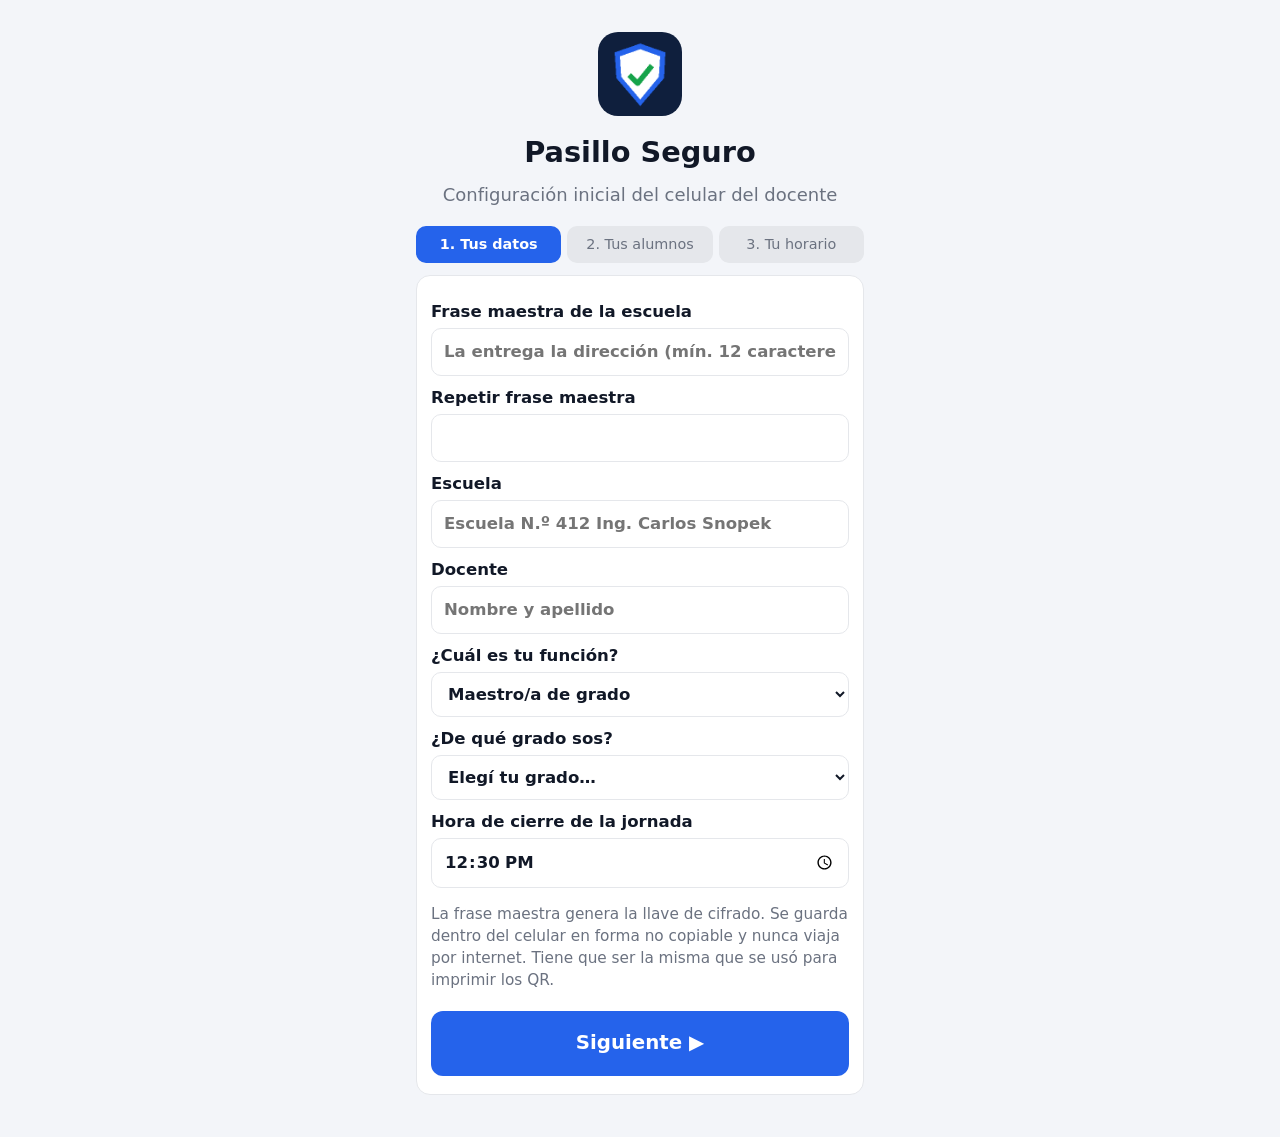
==== index.html @ ec679d81 "Configuración en 3 pasos, horario grande con semáforo y pantallas más simples Co-Authored-By: Claude" ====
<!doctype html>
<html lang="es">
<head>
<meta charset="utf-8">
<meta name="viewport" content="width=device-width, initial-scale=1, viewport-fit=cover">
<title>Pasillo Seguro</title>
<meta name="description" content="Registro de salidas del aula, protocolos y reporte diario para docentes.">
<meta name="theme-color" content="#0f1f3d">
<link rel="manifest" href="manifest.webmanifest">
<link rel="icon" href="icons/icon-192.png">
<link rel="apple-touch-icon" href="icons/icon-192.png">
<link rel="stylesheet" href="styles.css">
</head>
<body>

<!-- ============ CONFIGURACIÓN INICIAL ============ -->
<section id="pantalla-setup" class="pantalla" hidden>
  <div class="centro">
    <img src="icons/icon-192.png" alt="" class="logo">
    <h1>Pasillo Seguro</h1>
    <p class="sub">Configuración inicial del celular del docente</p>
    <ol class="pasos-setup" id="pasos-setup"><li class="on">1. Tus datos</li><li>2. Tus alumnos</li><li>3. Tu horario</li></ol>
    <form id="form-setup" class="tarjeta">
      <label>Frase maestra de la escuela
        <input type="password" id="su-frase" minlength="12" required autocomplete="off" placeholder="La entrega la dirección (mín. 12 caracteres)">
      </label>
      <label>Repetir frase maestra
        <input type="password" id="su-frase2" minlength="12" required autocomplete="off">
      </label>
      <label>Escuela
        <input id="su-escuela" required placeholder="Escuela N.º 412 Ing. Carlos Snopek">
      </label>
      <label>Docente
        <input id="su-docente" required placeholder="Nombre y apellido">
      </label>
      <label>¿Cuál es tu función?
        <select id="su-rol">
          <option value="grado">Maestro/a de grado</option>
          <option value="especial">Profesor/a especial (Música, Ed. Física, Plástica, Act. Prácticas…)</option>
          <option value="secretario">Secretario/a</option>
          <option value="vice">Vicedirector/a</option>
          <option value="director">Director/a</option>
        </select>
      </label>
      <label id="su-grado-l">¿De qué grado sos?
        <select id="su-grado"></select>
      </label>
      <label>Hora de cierre de la jornada
        <input type="time" id="su-cierre" value="12:30" required>
      </label>
      <p class="ayuda">La frase maestra genera la llave de cifrado. Se guarda dentro del celular en forma no copiable y nunca viaja por internet. Tiene que ser la misma que se usó para imprimir los QR.</p>
      <button class="btn primario grande" type="submit">Siguiente ▶</button>
    </form>
    <div id="setup-paso2" class="tarjeta" hidden></div>
    <div id="setup-paso3" class="tarjeta" hidden></div>
  </div>
</section>

<!-- ============ BLOQUEO ============ -->
<section id="pantalla-bloqueo" class="pantalla" hidden>
  <div class="centro">
    <div class="candado" aria-hidden="true">🔒</div>
    <h1>App bloqueada</h1>
    <p class="sub" id="bloq-escuela"></p>
    <button class="btn primario grande" id="btn-desbloquear">📷 Escanear QR de la escuela</button>
    <div id="bloq-horario" class="bloq-horario"></div>
    <p class="ayuda">Se habilita sólo al escanear el QR institucional al llegar a la escuela. Se bloquea sola al cierre de la jornada o al retirarte.</p>
    <button class="btn peligro grande" id="btn-emergencia-bloq">🚨 Emergencia / simulacro</button>
    <button class="btn secundario" id="btn-consulta-protocolos">📘 Consultar protocolos (sólo lectura)</button>
    <div id="bloq-pendientes"></div>
    <button class="btn texto" id="btn-ajustes-bloqueo">⚙️ Ajustes (requiere frase maestra)</button>
  </div>
</section>

<!-- ============ APP ============ -->
<section id="pantalla-app" class="pantalla" hidden>
  <header class="barra">
    <div>
      <strong id="hdr-titulo">Pasillo Seguro</strong>
      <small id="hdr-sesion"></small>
    </div>
    <div class="hdr-acc">
      <button type="button" class="hdr-btn" id="btn-ayuda" aria-label="Necesito un adulto">🙋<span>Ayuda</span></button>
      <button type="button" class="hdr-btn rojo" id="btn-emergencia" aria-label="Emergencia o simulacro">🚨<span>Emergencia</span></button>
      <button class="btn chico" id="btn-salir-consulta" hidden>✕ Volver</button>
    </div>
  </header>
  <div id="aviso-banner" class="aviso-banner" role="alert" hidden></div>

  <!-- PASILLO -->
  <main id="tab-pasillo" class="tab">
    <div class="hoy">
      <div class="hoy-fila"><span id="hoy-fecha" class="hoy-fecha"></span><span id="hoy-reloj" class="hoy-reloj"></span></div>
      <div id="hoy-clase" class="hoy-clase" hidden></div>
      <div class="chips" id="chips-turno" role="group" aria-label="Turno"></div>
      <div class="chips" id="chips-grado" role="group" aria-label="Grado"></div>
    </div>
    <div class="mic-zona">
      <button id="btn-mic" class="mic" aria-label="Dictar">🎤</button>
      <div>
        <div id="mic-estado" class="mic-estado">Tocá y decí: “Juan Pérez sale al baño” o “Juan Pérez regresó”.</div>
        <div id="mic-texto" class="mic-texto"></div>
      </div>
    </div>
    <form id="form-cmd" class="fila">
      <input id="cmd-texto" autocomplete="off" placeholder="…o escribí: Juan Pérez sale al baño">
      <button class="btn secundario chico" type="submit">Anotar</button>
    </form>
    <div class="fila">
      <button class="btn secundario" id="btn-qr-alumno">📷 QR del alumno</button>
      <button class="btn secundario" id="btn-deshacer" disabled>↩︎ Deshacer</button>
    </div>

    <h2>Fuera del aula <span id="cont-fuera" class="pill">0</span></h2>
    <div id="lista-fuera" class="lista"></div>

    <h2>Mis alumnos <span id="cont-alumnos" class="pill">0</span></h2>
    <div class="asis-barra">
      <span id="asis-resumen"></span>
      <span class="fila wrap">
        <button type="button" class="btn chico secundario" id="btn-todos-presentes">✔ Todos presentes</button>
        <button type="button" class="btn chico secundario" id="btn-alta">➕ Alumno nuevo</button>
      </span>
    </div>
    <div class="fila">
      <input id="buscar-alumno" type="search" placeholder="Buscar alumno…">
      <select id="destino-manual" aria-label="Destino al salir"></select>
    </div>
    <div id="lista-alumnos" class="lista compacta"></div>

    <details class="plegable"><summary>📋 Movimientos de hoy</summary>
    <div id="registro-dia" class="tabla-scroll"></div></details>
  </main>

  <!-- PROTOCOLOS -->
  <main id="tab-protocolos" class="tab" hidden>
    <button class="btn primario grande" id="btn-proto-contar">✍️ Contar qué pasó</button>
    <div class="buscador" id="proto-buscador" hidden>
      <textarea id="proto-consulta" rows="3" placeholder="Ej.: dos alumnos se pelearon y uno está lastimado"></textarea>
      <div class="fila">
        <button class="btn secundario" id="btn-proto-mic">🎤 Dictar</button>
        <button class="btn primario" id="btn-proto-buscar">Buscar</button>
      </div>
    </div>
    <div id="proto-resultados"></div>
    <h2>Protocolos</h2>
    <div id="proto-todos" class="grilla-proto"></div>
  </main>

  <!-- INCIDENTES / GRAFITI -->
  <main id="tab-incidentes" class="tab" hidden>
    <div id="evid-zona"></div>
    <details class="plegable boton"><summary>🧱 Registrar grafiti o escrito</summary>
    <div class="tarjeta">
      <p class="aviso">Fotografiá sólo la pared o superficie: que no aparezcan personas. Si el escrito nombra a un alumno o adulto, no uses la IA: transcribilo a mano en Observaciones.</p>
      <label class="btn secundario archivo">📸 Sacar foto o elegir de la galería
        <input type="file" id="inc-foto" accept="image/*" hidden>
      </label>
      <img id="inc-preview" class="preview" alt="" hidden>
      <label>Lugar
        <select id="inc-lugar">
          <option>Baño varones</option><option>Baño mujeres</option><option>Baño</option>
          <option>Pasillo</option><option>Aula</option><option>Patio</option><option>Otro</option>
        </select>
      </label>
      <div class="fila">
        <label>Última vez visto limpio<input type="time" id="inc-desde"></label>
        <label>Detectado<input type="time" id="inc-hasta"></label>
      </div>
      <div class="fila">
        <button class="btn secundario" id="btn-inc-cruce">🕒 Cruzar con salidas</button>
        <button class="btn primario" id="btn-inc-ia">🔎 Analizar con IA</button>
      </div>
      <div id="inc-ia-res"></div>
      <div id="inc-cruce-res"></div>
      <label>Observaciones
        <textarea id="inc-obs" rows="3" placeholder="Descripción, medidas tomadas…"></textarea>
      </label>
      <div class="fila">
        <button class="btn secundario" id="btn-inc-mic">🎤 Dictar</button>
        <button class="btn primario" id="btn-inc-guardar">💾 Guardar en el informe</button>
      </div>
    </div></details>
    <h2>Incidentes registrados hoy</h2>
    <div id="lista-incidentes" class="lista"></div>
  </main>

  <!-- INFORME -->
  <main id="tab-informe" class="tab" hidden>
    <h2>Informe del día</h2>
    <div id="inf-resumen" class="tarjeta"></div>
    <button class="btn secundario" id="btn-inf-preview">👁 Vista previa del PDF</button>
    <div class="fila wrap">
      <button class="btn secundario" id="btn-cambiar-salida">⏱ Cambiar mi salida de hoy</button>
      <button class="btn secundario" id="btn-me-retiro">🚪 Me retiro antes</button>
    </div>
    <button class="btn peligro" id="btn-inf-cerrar">⏹ Cerrar jornada y enviar informe</button>
    <p class="ayuda">Al cerrar, la app genera el PDF, lo envía a la dirección, borra los datos del día y queda bloqueada hasta el próximo QR institucional.</p>
  </main>

  <!-- AJUSTES -->
  <main id="tab-ajustes" class="tab" hidden>
    <div class="tarjeta aj-letra">
      <p class="paso-n">🔠 Tamaño de la letra</p>
      <div class="chips" id="aj-letra"><button type="button" data-letra="normal">A Normal</button><button type="button" data-letra="grande">A Grande</button><button type="button" data-letra="muy-grande">A Muy grande</button></div>
    </div>
    <h2>Mis alumnos <span id="aj-cant" class="pill">0</span></h2>
    <div class="tarjeta">
      <div id="aj-misgrados"></div>
    </div>

    <h2>🗺️ Plan de evacuación</h2>
    <div class="tarjeta" id="aj-plan"></div>

    <h2>Ajustes</h2>
    <form id="form-ajustes" class="tarjeta">
      <label>Escuela<input id="aj-escuela"></label>
      <label>Localidad<input id="aj-localidad" placeholder="Ciudad de El Carmen, Jujuy"></label>
      <label>Docente (como va en la firma)<input id="aj-docente" placeholder="Prof. Carlos Ariel Farfán"></label>
      <label>Cargo<input id="aj-cargo" placeholder="Profesor de Educación Musical"></label>
      <p class="ayuda">Semáforo de salidas: 🟢 verde al salir, 🟡 amarillo y 🔴 rojo según los minutos (no se aplica si va con un adulto).</p>
      <div class="fila">
        <label>🟡 Amarillo a los (min)<input type="number" id="aj-amarillo" min="1" max="30"></label>
        <label>🔴 Rojo a los (min)<input type="number" id="aj-alerta" min="2" max="60"></label>
      </div>
      <label class="check"><input type="checkbox" id="aj-iniciales"> En el PDF, nombres sólo con iniciales (recomendado por protocolo)</label>
      <fieldset>
        <legend>Ubicación de la escuela (cierre al retirarse)</legend>
        <p class="ayuda" id="aj-geo-estado"></p>
        <div class="fila">
          <button type="button" class="btn secundario" id="btn-aj-geo">📍 Estoy en la escuela: guardar</button>
          <button type="button" class="btn texto" id="btn-aj-geo-borrar">Quitar</button>
        </div>
        <label>Radio (metros)<input type="number" id="aj-radio" min="50" max="1000" value="150"></label>
      </fieldset>
      <fieldset>
        <legend>Servidor gratuito (Google Apps Script)</legend>
        <label>URL de la aplicación web<input id="aj-url" placeholder="https://script.google.com/macros/s/…/exec"></label>
        <label>Token<input id="aj-token" autocomplete="off"></label>
        <label>WhatsApp de la dirección (para avisos urgentes)<input id="aj-tel-dir" inputmode="tel" placeholder="Ej.: 5493884123456"></label>
        <button type="button" class="btn secundario" id="btn-aj-probar">Probar conexión</button>
      </fieldset>
      <button class="btn primario" type="submit">Guardar ajustes</button>
    </form>

    <button class="btn peligro" id="btn-aj-reset">Restablecer app (borra todo)</button>
  </main>

  <nav class="nav" id="nav">
    <button data-tab="pasillo" class="activo">🚶<span>Pasillo</span></button>
    <button data-tab="protocolos">📘<span>Protocolos</span></button>
    <button data-tab="incidentes">📸<span>Incidentes</span></button>
    <button data-tab="informe">📄<span>Informe</span></button>
    <button data-tab="ajustes">⚙️<span>Ajustes</span></button>
  </nav>
</section>

<!-- ============ MODALES ============ -->
<div id="modal" class="modal" hidden>
  <div class="modal-caja">
    <div id="modal-cuerpo"></div>
  </div>
</div>
<div id="toast" class="toast" hidden></div>

<script src="lib/html5-qrcode.min.js"></script>
<script src="lib/jspdf.umd.min.js"></script>
<script src="lib/jspdf.plugin.autotable.min.js"></script>
<script src="crypto.js"></script>
<script src="voz.js"></script>
<script src="protocolos.js"></script>
<script src="lib/qrcode.js"></script>
<script src="app.js"></script>
<script src="emergencia.js"></script>
<script src="evidencia.js"></script>
</body>
</html>
---- styles.css ----
:root{
  --azul:#0f1f3d; --azul2:#2563eb; --fondo:#f3f5f9; --carta:#fff; --texto:#111827; --suave:#6b7280;
  --borde:#e5e7eb; --rojo:#dc2626; --naranja:#ea580c; --verde:#16a34a; --amar:#fef3c7;
}
@media (prefers-color-scheme: dark){
  :root:not([data-theme="light"]){ --fondo:#0b1220; --carta:#111a2e; --texto:#e5e7eb; --suave:#9ca3af; --borde:#1f2a44; --amar:#3a2f0b; color-scheme:dark }
}
:root[data-theme="dark"]{ --fondo:#0b1220; --carta:#111a2e; --texto:#e5e7eb; --suave:#9ca3af; --borde:#1f2a44; --amar:#3a2f0b; color-scheme:dark }
*{box-sizing:border-box}
html{font-size:var(--letra,18px)}
html,body{margin:0;background:var(--fondo);color:var(--texto);font-family:system-ui,-apple-system,"Segoe UI",Roboto,sans-serif;line-height:1.45}
body{font-size:1rem}
h1{font-size:1.6rem;margin:.3em 0}
h2{font-size:1.05rem;margin:1.2em 0 .5em;display:flex;align-items:center;gap:.5em}
h3{margin:.2em 0 .6em;font-size:1.1rem}
h4{margin:1em 0 .4em;font-size:.98rem}
.pantalla{min-height:100vh}
.centro{max-width:480px;margin:0 auto;padding:32px 16px;text-align:center}
.centro .tarjeta{text-align:left}
.logo{width:84px;height:84px;border-radius:20px}
.candado{font-size:64px}
.sub{color:var(--suave);margin:.2em 0 1em}
.ayuda{color:var(--suave);font-size:.85rem}
.aviso{background:var(--amar);border-radius:8px;padding:8px 10px;font-size:.88rem}
.vacio{color:var(--suave);font-style:italic}
.tarjeta{background:var(--carta);border:1px solid var(--borde);border-radius:14px;padding:14px;margin:10px 0}
label{display:block;margin:.6em 0;font-size:.92rem;font-weight:600}
label.check{display:flex;gap:.5em;align-items:flex-start;font-weight:500}
input,select,textarea{width:100%;margin-top:4px;padding:11px 12px;border:1px solid var(--borde);border-radius:10px;font:inherit;background:var(--carta);color:var(--texto)}
input[type=checkbox]{width:auto;margin-top:3px}
fieldset{border:1px solid var(--borde);border-radius:10px;margin:12px 0;padding:8px 12px}
legend{font-weight:700;font-size:.9rem;padding:0 4px}
.fila{display:flex;gap:8px;align-items:stretch}
.fila>*{flex:1}
.fila.wrap{flex-wrap:wrap}.fila.wrap>*{flex:0 1 auto}
.btn{display:inline-flex;align-items:center;justify-content:center;gap:6px;border:0;border-radius:12px;padding:12px 14px;font:inherit;font-weight:600;cursor:pointer;text-decoration:none;margin:4px 0;width:100%}
.btn.primario{background:var(--azul2);color:#fff}
.btn.secundario{background:var(--carta);color:var(--texto);border:1px solid var(--borde)}
.btn.peligro{background:var(--rojo);color:#fff}
.btn.texto{background:none;color:var(--azul2);width:auto}
.btn.grande{padding:18px;font-size:1.1rem}
.btn.chico{padding:8px 10px;font-size:.85rem;width:auto;border-radius:9px}
.btn:disabled{opacity:.45}
.archivo{position:relative}
.barra{position:sticky;top:env(safe-area-inset-top,0px);z-index:5;background:var(--azul);color:#fff;padding:10px 16px;display:flex;justify-content:space-between;align-items:center;gap:10px}
.barra small{display:block;opacity:.8;font-size:.78rem}
.barra .btn{width:auto;background:#ffffff22;color:#fff}
.tab{padding:8px 16px 96px;max-width:720px;margin:0 auto}
.nav{position:fixed;bottom:0;left:0;right:0;display:flex;background:var(--carta);border-top:1px solid var(--borde);padding-bottom:env(safe-area-inset-bottom);z-index:6}
.nav button{flex:1;border:0;background:none;padding:8px 2px;font-size:1.25rem;color:var(--suave);display:flex;flex-direction:column;align-items:center;cursor:pointer}
.nav button span{font-size:.7rem;margin-top:2px}
.nav button.activo{color:var(--azul2)}
.pill{background:var(--azul2);color:#fff;border-radius:999px;padding:1px 9px;font-size:.8rem}
.mic-zona{display:flex;gap:14px;align-items:center;background:var(--carta);border:1px solid var(--borde);border-radius:16px;padding:14px;margin:12px 0}
.mic{flex:0 0 76px;height:76px;border-radius:50%;border:0;background:var(--azul2);color:#fff;font-size:2rem;cursor:pointer;box-shadow:0 6px 18px #2563eb55}
.mic.escuchando,.escuchando{animation:pulso 1s infinite;background:var(--rojo)!important;color:#fff!important}
@keyframes pulso{50%{box-shadow:0 0 0 14px #dc262622}}
.mic-estado{font-size:.9rem;color:var(--suave)}
.mic-texto{font-weight:600;margin-top:4px;min-height:1.2em}
.lista{display:flex;flex-direction:column;gap:8px}
.fuera{display:flex;gap:10px;align-items:center;background:var(--carta);border:1px solid var(--borde);border-left:5px solid var(--verde);border-radius:12px;padding:10px}
.fuera>div:first-child{flex:1}
.fuera.alerta{border-left-color:var(--rojo);background:color-mix(in srgb,var(--rojo) 8%,var(--carta))}
.crono{font-variant-numeric:tabular-nums;font-weight:700;font-size:.95rem;white-space:nowrap}
.crono.alerta{color:var(--rojo)}
.alumno{display:flex;justify-content:space-between;align-items:center;padding:6px 4px;border-bottom:1px solid var(--borde)}
.compacta{gap:0;max-height:360px;overflow:auto;background:var(--carta);border:1px solid var(--borde);border-radius:12px;padding:4px 10px;margin-top:6px}
.tabla-scroll{overflow-x:auto;background:var(--carta);border:1px solid var(--borde);border-radius:12px}
table{border-collapse:collapse;width:100%;font-size:.85rem}
th,td{padding:7px 8px;border-bottom:1px solid var(--borde);text-align:left;white-space:nowrap}
tr.alerta td{color:var(--rojo);font-weight:600}
.proto{display:block;width:100%;text-align:left;background:var(--carta);border:1px solid var(--borde);border-left:6px solid var(--c);border-radius:12px;padding:12px;margin:6px 0;font:inherit;color:inherit;cursor:pointer}
.proto small{display:block;color:var(--suave);margin-top:2px}
.coinc{display:block;font-size:.78rem;color:var(--c);margin-top:6px;font-weight:600}
.urgente{background:var(--rojo);color:#fff;border-radius:12px;padding:12px;font-weight:600;margin:8px 0}
.proto-detalle h3{color:var(--c)}
.paso{display:flex;gap:10px;font-weight:400;font-size:.9rem;background:var(--fondo);border-radius:10px;padding:8px 10px;margin:6px 0}
.nota{font-style:italic;color:var(--suave);font-size:.88rem}
.preview{width:100%;border-radius:12px;margin:8px 0}
.ia,.cruce{background:var(--fondo);border-radius:12px;padding:10px;margin:10px 0;font-size:.9rem}
.ia.alto{border:2px solid var(--rojo)}
.cruce ul{padding-left:18px;margin:6px 0}
.cargando{color:var(--suave)}
.inc{display:flex;gap:10px;background:var(--carta);border:1px solid var(--borde);border-radius:12px;padding:10px;font-size:.9rem}
.inc img{width:72px;height:72px;object-fit:cover;border-radius:8px}
.stats{display:grid;grid-template-columns:repeat(3,1fr);gap:10px;text-align:center}
.stats b{display:block;font-size:1.5rem}
.stats span{font-size:.75rem;color:var(--suave)}
.pend{border-top:1px solid var(--borde);padding:8px 0;font-size:.88rem}
.modal{position:fixed;inset:0;background:#0009;z-index:20;display:flex;align-items:flex-end;justify-content:center}
.modal-caja{background:var(--carta);width:100%;max-width:640px;max-height:92vh;overflow:auto;border-radius:18px 18px 0 0;padding:16px 16px calc(16px + env(safe-area-inset-bottom))}
.item-btn{display:block;width:100%;text-align:left;padding:12px;border:1px solid var(--borde);border-radius:10px;background:var(--fondo);font:inherit;color:inherit;margin:4px 0}
.lector{width:100%;min-height:260px;border-radius:12px;overflow:hidden;background:#000;margin-bottom:10px}
.toast{position:fixed;left:16px;right:16px;bottom:86px;background:#111827;color:#fff;padding:12px 14px;border-radius:12px;z-index:30;text-align:center;box-shadow:0 8px 24px #0005}
[hidden]{display:none!important}
#form-cmd input{flex:3}
/* Informe de situación */
.guia{background:color-mix(in srgb,var(--azul2) 10%,var(--carta));border-radius:10px;padding:8px 10px;font-size:.9rem}
.relato-zona{border-top:1px solid var(--borde);margin-top:14px;padding-top:6px}
.modal.completo{align-items:stretch}
.modal.completo .modal-caja{max-width:820px;max-height:none;height:100%;border-radius:0;padding-top:calc(12px + env(safe-area-inset-top,0px))}
.ed-barra{position:sticky;top:-12px;z-index:2;background:var(--carta);display:flex;gap:8px;align-items:center;padding:6px 0;border-bottom:1px solid var(--borde)}
.ed-ver{font-size:.8rem;color:var(--suave);margin-left:auto}
.ed-relato{margin:10px 0;background:var(--fondo);border-radius:10px;padding:8px 10px}
.ed-relato summary{font-weight:600;cursor:pointer}
.papel{background:#fff;color:#111;border-radius:6px;box-shadow:0 2px 14px #0003;padding:22px 18px;margin:12px 0;font-family:Georgia,"Times New Roman",serif}
.papel .ayuda{font-family:system-ui,sans-serif}
.pp-enc{display:flex;flex-direction:column;align-items:center;text-align:center;border-bottom:2px solid #0f1f3d;padding-bottom:8px;margin-bottom:10px;font-size:.9rem}
.pp-enc strong{font-size:1.05rem}
.papel input,.papel textarea{background:transparent;color:#111;border:1px dashed transparent;border-radius:6px;padding:4px 6px;font:inherit;margin:0;resize:none;overflow:hidden}
.papel input:focus,.papel textarea:focus{border-color:#2563eb;background:#f5f8ff;outline:none}
.pp-titulo{font-weight:700;font-size:1.08rem}
.pp-de{font-size:.88rem;color:#444;margin:4px 6px 10px}
.pp-h{font-weight:700;font-size:.95rem}
.pp-t{font-size:.95rem;line-height:1.5;white-space:pre-wrap}
.firma-zona{background:var(--fondo);border-radius:12px;padding:8px 12px;margin:10px 0}
.firma-pad{width:100%;max-width:100%;aspect-ratio:3/1;background:#fff;border:2px dashed #94a3b8;border-radius:10px;touch-action:none;display:block}
.ed-acciones{position:sticky;bottom:calc(-16px - env(safe-area-inset-bottom,0px));background:var(--carta);padding:8px 0 calc(8px + env(safe-area-inset-bottom,0px));border-top:1px solid var(--borde);display:flex;flex-wrap:wrap;gap:6px}
.ed-acciones .btn{flex:1 1 30%;margin:0}
.conf-flot{position:fixed;left:16px;right:16px;bottom:calc(90px + env(safe-area-inset-bottom,0px));z-index:40;background:var(--carta);border:1px solid var(--borde);border-radius:14px;padding:12px;box-shadow:0 10px 30px #0006}
.ed-acciones .btn{padding:10px 8px;font-size:.92rem}
.ed-acciones #ed-enviar{flex-basis:100%;order:-1}
/* Hoy, turno, asistencia */
.hoy{background:var(--carta);border:1px solid var(--borde);border-radius:14px;padding:10px 12px;margin:12px 0 0;display:flex;flex-direction:column;gap:8px}
.hoy-fila{display:flex;justify-content:space-between;align-items:baseline;gap:8px;flex-wrap:wrap}
.hoy-fecha{font-weight:700}
.hoy-reloj{font-variant-numeric:tabular-nums;font-size:1.35rem;font-weight:700;color:var(--azul2)}
.chips{display:flex;gap:6px;flex-wrap:wrap}
.chips:empty{display:none}
.chips button{border:1px solid var(--borde);background:var(--fondo);color:var(--texto);border-radius:999px;padding:6px 12px;font:inherit;font-size:.85rem;cursor:pointer}
.chips button.on{background:var(--azul2);border-color:var(--azul2);color:#fff;font-weight:600}
.asis-barra{display:flex;justify-content:space-between;align-items:center;gap:8px;flex-wrap:wrap;font-size:.88rem;margin-bottom:6px}
.asis-barra .btn{margin:0}
.asis-barra b.ok{color:var(--verde)} .asis-barra b.mal{color:var(--rojo)}
.alumno{gap:8px}
.al-nom{flex:1;min-width:0}
.pa{display:flex;border:1px solid var(--borde);border-radius:9px;overflow:hidden}
.pa button{border:0;background:var(--carta);color:var(--suave);font:inherit;font-weight:700;width:36px;height:34px;cursor:pointer}
.pa button+button{border-left:1px solid var(--borde)}
.pa button.on.p{background:var(--verde);color:#fff}
.pa button.on.a{background:var(--rojo);color:#fff}
.alumno.ausente .al-nom{opacity:.5;text-decoration:line-through}
.otras{margin:10px 0}.otras summary{cursor:pointer;font-weight:600;color:var(--azul2)}
.revisar{background:var(--fondo);border-radius:12px;padding:10px;margin:10px 0}
.grupo{display:flex;justify-content:space-between;align-items:center;border-top:1px solid var(--borde);padding:6px 0;font-size:.9rem}
/* Semáforo y grados */
.fuera .luz{flex:0 0 14px;height:14px;border-radius:50%;background:var(--verde);box-shadow:0 0 0 3px color-mix(in srgb,var(--verde) 25%,transparent)}
.fuera-txt{flex:1;min-width:0}
.fuera.verde{border-left-color:var(--verde)}
.fuera.amarillo{border-left-color:#eab308;background:color-mix(in srgb,#eab308 12%,var(--carta))}
.fuera.amarillo .luz{background:#eab308;box-shadow:0 0 0 3px #eab30840}
.fuera.rojo{border-left-color:var(--rojo);background:color-mix(in srgb,var(--rojo) 12%,var(--carta))}
.fuera.rojo .luz{background:var(--rojo);box-shadow:0 0 0 3px #dc262640;animation:parpadeo 1s infinite}
.fuera.acomp{border-left-color:var(--azul2)}
.fuera.acomp .luz{background:var(--azul2);box-shadow:0 0 0 3px #2563eb33}
.fuera.retiro{border-left-color:var(--suave);opacity:.8}
.fuera.retiro .luz{background:var(--suave);box-shadow:none}
@keyframes parpadeo{50%{opacity:.35}}
@media (prefers-reduced-motion:reduce){.fuera.rojo .luz,.mic.escuchando,.escuchando{animation:none}}
.sub-h{margin:12px 0 4px;font-size:.9rem;color:var(--suave)}
.tag-ret{font-size:.78rem;font-weight:700;color:var(--suave);border:1px solid var(--borde);border-radius:8px;padding:6px 8px}
.paso-n{font-weight:700;margin:12px 0 6px}
.chips.modo{flex-direction:column}
.chips.modo button{text-align:left;padding:10px 14px;border-radius:12px}
.grado-card{border-top:1px solid var(--borde);margin-top:12px}
.grilla-grados{display:grid;grid-template-columns:repeat(4,1fr);gap:6px}
.grilla-grados button{border:1px solid var(--borde);background:var(--fondo);color:var(--texto);border-radius:10px;padding:12px 0;font:inherit;font-weight:700;cursor:pointer}
.grilla-grados button:active{background:var(--azul2);color:#fff}
.grado-elegido{display:flex;align-items:center;gap:10px;flex-wrap:wrap;background:color-mix(in srgb,var(--azul2) 10%,var(--carta));border-radius:12px;padding:10px 12px}
.grado-elegido b{font-size:1.4rem;color:var(--azul2)}
.grado-elegido span{flex:1;font-size:.88rem;color:var(--suave)}
.chips button[tabindex="-1"]{cursor:default}
/* Avisos, altas */
.aviso-banner{position:sticky;top:calc(env(safe-area-inset-top,0px) + 52px);z-index:5;margin:8px 16px 0;background:#fef3c7;color:#78350f;border:2px solid #f59e0b;border-radius:12px;padding:10px 40px 10px 12px;display:flex;flex-direction:column;gap:2px;font-size:.9rem}
.aviso-banner button{position:absolute;right:8px;top:8px;border:0;background:none;font-size:1.1rem;color:inherit;cursor:pointer}
.tag-nuevo{display:inline-block;font-size:.7rem;font-weight:700;background:var(--verde);color:#fff;border-radius:6px;padding:1px 6px;vertical-align:middle}
.lista-edit{max-height:300px;overflow:auto}
#tab-informe .fila.wrap .btn{flex:1 1 45%}
/* Encabezado: ayuda y emergencia */
.hdr-acc{display:flex;gap:6px;align-items:center}
.hdr-btn{display:flex;flex-direction:column;align-items:center;border:0;border-radius:10px;background:#ffffff22;color:#fff;font:inherit;font-size:1.1rem;padding:4px 8px;cursor:pointer;line-height:1.1}
.hdr-btn span{font-size:.62rem;font-weight:600}
.hdr-btn.rojo{background:#dc2626}
.hdr-btn.activa{animation:parpadeo 1s infinite}
.barra{flex-wrap:nowrap}.barra>div:first-child{min-width:0}.barra strong{display:block;white-space:nowrap;overflow:hidden;text-overflow:ellipsis}
/* Cobertura / grados especiales */
#chips-grado .cubrir{border-style:dashed}
.cob-tag{background:#fef3c7;color:#78350f;border-radius:999px;padding:6px 12px;font-size:.85rem}
#btn-fin-cob{background:var(--rojo)!important;color:#fff!important;border-color:var(--rojo)!important}
.sub-grado{border-left:4px solid var(--azul2);padding-left:10px;margin:12px 0}
.grilla-grados button.on{background:var(--azul2);color:#fff;border-color:var(--azul2)}
.chips.modo small{color:inherit;opacity:.8}
.qr-aula{text-align:center}.qr-aula img{width:min(78vw,340px);image-rendering:pixelated;background:#fff;padding:8px;border-radius:8px}
.ayuda-grilla{display:grid;grid-template-columns:1fr 1fr;gap:8px;margin:8px 0}
.ayuda-grilla button{border:2px solid var(--rojo);background:color-mix(in srgb,var(--rojo) 8%,var(--carta));color:var(--texto);border-radius:12px;padding:14px 8px;font:inherit;font-weight:700;cursor:pointer}
/* Mapa */
.hoy-mapa{display:flex;gap:8px;flex-wrap:wrap;align-items:center}
.hoy-mapa .btn{margin:0}
.sector-chip{font-size:.82rem;border-left:4px solid var(--c);padding:4px 8px;background:var(--fondo);border-radius:6px}
.mapa-pantalla .ed-barra b{flex:1}
.m-wrap{position:relative;height:min(62vh,560px);overflow:hidden;border-radius:14px;background:linear-gradient(#bcd8f0,#e9eedf 45%);perspective:900px;perspective-origin:50% 30%;touch-action:none;border:1px solid var(--borde)}
.m-vista{position:absolute;inset:0 auto auto 0;width:100%;transform-origin:0 0;transform-style:preserve-3d;will-change:transform}
.m-plano{position:relative;width:100%;transform-origin:50% 55%;transition:transform .5s ease;transform-style:preserve-3d}
.m-plano.tres{transform:rotateX(52deg) rotateZ(-6deg)}
.m-svg{display:block;width:100%;height:auto}
.m-t{text-anchor:middle;dominant-baseline:middle;font-family:system-ui,sans-serif;paint-order:stroke;stroke:#ffffffcc;stroke-width:6px}
.m-ruta{stroke-dasharray:26 16;animation:ruta 1.2s linear infinite}
.m-ruta.mia{stroke-dasharray:34 14}
@keyframes ruta{to{stroke-dashoffset:-42}}
@media (prefers-reduced-motion:reduce){.m-ruta{animation:none}.m-plano{transition:none}}
.m-pins{position:absolute;inset:0;pointer-events:none;transform-style:preserve-3d}
.pin{position:absolute;transform:translate(-50%,-100%);transform-origin:50% 100%;transition:transform .5s ease}
.m-plano.tres .pin{transform:translate(-50%,-100%) rotateZ(6deg) rotateX(-52deg)}
.pin span{display:block;font:700 11px/1.2 system-ui,sans-serif;color:#fff;padding:4px 7px;border-radius:9px;white-space:nowrap;box-shadow:0 3px 8px #0005;position:relative}
.pin span::after{content:"";position:absolute;left:50%;bottom:-6px;margin-left:-6px;border:6px solid transparent;border-bottom:0;border-top-color:inherit}
.pin.pt span{background:var(--c);border-top-color:var(--c)}
.pin.pt.mio span{font-size:14px;padding:6px 10px;outline:3px solid #fff}
.pin.yo span{background:#c2410c;border-top-color:#c2410c}
.pin.doc span{background:#0f172a;border-top-color:#0f172a;border-radius:50%;width:26px;height:26px;padding:0;display:grid;place-items:center}
.m-ctrl{position:absolute;right:8px;top:8px;display:flex;flex-direction:column;gap:6px;z-index:2}
.m-ctrl button{width:40px;height:40px;border-radius:10px;border:1px solid var(--borde);background:var(--carta);color:var(--texto);font:700 1rem system-ui;box-shadow:0 2px 6px #0003;cursor:pointer}
.m-norte{position:absolute;left:8px;bottom:8px;font-size:.72rem;background:#fffd;color:#334155;padding:3px 8px;border-radius:8px}
.m-capas{display:flex;flex-wrap:wrap;gap:4px 14px;margin:8px 2px;font-size:.88rem}
.m-capas label{display:flex;gap:6px;align-items:center;font-weight:600;margin:0}
.m-capas input{width:auto;margin:0}
.m-leyenda{display:flex;flex-direction:column;gap:6px;font-size:.86rem}
.ley{display:flex;gap:8px;align-items:flex-start}.ley i{flex:0 0 14px;height:14px;border-radius:50%;background:var(--c);margin-top:3px}
.ley-mio{border-left:6px solid var(--c);background:color-mix(in srgb,var(--c) 12%,var(--carta));border-radius:10px;padding:8px 10px;display:flex;flex-direction:column}
.ley-doc{display:grid;gap:6px}.ley-doc div{background:var(--fondo);border-radius:8px;padding:6px 8px}
.m-vacio{padding:24px;text-align:center;background:var(--fondo);border-radius:12px}
/* Emergencia */
.emerg-tiles{display:grid;grid-template-columns:1fr 1fr;gap:10px;margin:10px 0}
.emerg-tiles button{border:0;border-radius:16px;background:#7f1d1d;color:#fff;font:inherit;font-weight:700;padding:16px 8px;display:flex;flex-direction:column;align-items:center;gap:6px;cursor:pointer;min-height:110px}
.emerg-tiles button span{font-size:2.2rem}
.simul{background:#fef3c7;color:#78350f;border-radius:10px;padding:10px}
.emerg-cab{background:#b91c1c;color:#fff;border-radius:12px;padding:12px;display:flex;justify-content:space-between;align-items:center;font-size:1.05rem}
.emerg.sim .emerg-cab{background:#b45309}
#em-reloj{font-variant-numeric:tabular-nums;font-weight:800;font-size:1.3rem}
.emerg-asig{margin:10px 0;border:3px solid #b91c1c;border-radius:12px;padding:10px;display:flex;flex-direction:column;gap:4px}
.emerg-tabs{display:flex;gap:6px;margin:8px 0}
.emerg-tabs button{flex:1;border:1px solid var(--borde);background:var(--carta);color:var(--texto);border-radius:10px;padding:10px 4px;font:inherit;font-weight:700;cursor:pointer}
.emerg-tabs button.on{background:#0f1f3d;color:#fff}
.emerg-cuerpo ol{padding-left:20px}.emerg-cuerpo li{margin:6px 0}
.tels{display:grid;grid-template-columns:repeat(auto-fill,minmax(140px,1fr));gap:8px;margin:10px 0}
.tel{display:flex;flex-direction:column;background:#dc2626;color:#fff;border-radius:12px;padding:10px;text-decoration:none}
.tel b{font-size:1.15rem}.tel span{font-size:.78rem;opacity:.9}
.em-cont{display:flex;justify-content:space-between;align-items:baseline;background:#fee2e2;color:#7f1d1d;border-radius:12px;padding:12px;font-size:1.1rem;margin-bottom:6px}
.em-cont.completo{background:#dcfce7;color:#14532d}
.em-cont b{font-size:1.6rem}
.em-al{display:flex;gap:10px;align-items:flex-start;background:var(--carta);border:1px solid var(--borde);border-radius:10px;padding:10px;font-weight:500;margin:0}
.em-al input{width:22px;height:22px;margin:0}
.em-al.ok{background:color-mix(in srgb,var(--verde) 12%,var(--carta))}
.em-al.fuera{border:2px solid var(--rojo)}
.em-al small{display:block;color:var(--rojo);font-weight:700}
.ok-msg{color:var(--verde);font-weight:700}
/* Evidencias y descifrar */
.ev-item{display:flex;gap:10px;align-items:center;text-align:left;width:100%;background:var(--carta);border:1px solid var(--borde);border-radius:12px;padding:8px;font:inherit;color:inherit;cursor:pointer}
.ev-item img,.ev-sinfoto{width:56px;height:56px;object-fit:cover;border-radius:8px;flex:0 0 56px;display:grid;place-items:center;background:var(--fondo)}
.ev-minis{display:flex;gap:6px;flex-wrap:wrap}.ev-minis img{width:72px;height:72px;object-fit:cover;border-radius:8px}
.ev-fotos{display:grid;grid-template-columns:repeat(auto-fill,minmax(130px,1fr));gap:8px;margin:8px 0}
.ev-fotos button{border:1px solid var(--borde);background:var(--carta);color:var(--texto);border-radius:10px;padding:4px;font:inherit;cursor:pointer;text-align:left}
.ev-fotos img{width:100%;aspect-ratio:1;object-fit:cover;border-radius:7px}
.ev-fotos small{display:block;font-size:.72rem;color:var(--suave);word-break:break-all}
.ev-acc .btn{flex:1 1 45%}
.ev-lectura{background:var(--fondo);border-left:5px solid var(--azul2);border-radius:10px;padding:10px;margin:8px 0;font-size:.92rem}
.ev-texto{font-family:Georgia,serif;font-size:1.1rem;background:var(--carta);border-radius:8px;padding:8px}
.ev-hist{font-size:.82rem;padding-left:18px}
.ev-visor{position:fixed;inset:0;z-index:45;background:#000;color:#fff;display:flex;flex-direction:column;padding-top:env(safe-area-inset-top,0px)}
.ev-visor-barra{display:flex;gap:8px;align-items:center;padding:8px 12px}
.ev-visor-barra b{flex:1}
.ev-visor-barra button{border:0;border-radius:8px;background:#ffffff22;color:#fff;padding:8px 12px;font:inherit;cursor:pointer}
.ev-lienzo{flex:1;overflow:hidden;display:grid;place-items:center;touch-action:none}
.ev-lienzo canvas{max-width:100%;max-height:100%;transform-origin:center}
.ev-ctrl{background:#111;padding:10px 16px calc(10px + env(safe-area-inset-bottom,0px));display:flex;flex-direction:column;gap:4px}
.ev-ctrl label{color:#fff;margin:2px 0}
.ev-ctrl input[type=range]{padding:0}
.hoy-clase{background:color-mix(in srgb,var(--azul2) 10%,var(--carta));border-radius:10px;padding:8px 10px;font-size:.92rem}
.tabla-horario th,.tabla-horario td{text-align:center;padding:6px 4px;font-size:.82rem}
.tabla-horario td:first-child{font-variant-numeric:tabular-nums;color:var(--suave);white-space:nowrap}
.tabla-horario td.recreo{background:var(--amar);font-style:italic}

.aj-letra .chips button{font-size:1rem}
.aj-letra .chips button[data-letra="normal"]{font-size:.85rem}
.aj-letra .chips button[data-letra="muy-grande"]{font-size:1.2rem}

/* Celular girado (horizontal): más ancho y letra más grande */
@media (orientation: landscape) and (max-height: 600px){
  html{font-size:calc(var(--letra,18px) * 1.25)}
  .tab{max-width:100%;padding-left:max(24px,env(safe-area-inset-left,0px));padding-right:max(24px,env(safe-area-inset-right,0px))}
  .modal-caja{max-width:100%;max-height:100vh}
  .centro{max-width:720px}
}

/* Horario de hoy en Pasillo */
.hoy-clase{background:transparent;padding:0}
.hoy-tit{margin:4px 0 6px;font-weight:600}
.hoy-tit small{font-weight:400;color:var(--suave)}
.franjas{display:flex;flex-direction:column;gap:6px}
.franja{display:flex;align-items:center;gap:12px;width:100%;text-align:left;font:inherit;cursor:pointer;color:#111;
  background:hsl(var(--gh) 80% var(--gl,90%));border:2px solid transparent;border-left:8px solid hsl(var(--gh) 70% 42%);border-radius:12px;padding:8px 12px}
.franja .fr-hora{font-size:.8rem;line-height:1.15;min-width:3.2em;opacity:.85}
.franja .fr-nom{flex:1;font-weight:700;font-size:1.1rem}
.franja .fr-nom small{display:block;font-weight:500;font-size:.78rem;opacity:.85}
.franja .fr-ahora{background:#111;color:#fff;border-radius:999px;padding:3px 9px;font-size:.72rem;font-weight:700}
.franja.ahora{border-color:hsl(var(--gh) 70% 35%);box-shadow:0 0 0 3px hsl(var(--gh) 80% 70% / .6)}
.franja.sel{border-color:#111}
.franja.pasada{opacity:.45}
.franja.recreo{cursor:default}
.otro-grado{margin-top:6px;font-size:.9rem}
.otro-grado summary{color:var(--suave);cursor:pointer}
/* Tabla de horario en Ajustes */
.tabla-horario .celda{width:100%;border:0;border-radius:8px;padding:6px 2px;font:inherit;font-weight:600;color:#111;background:hsl(var(--gh) 80% var(--gl,90%));cursor:default}
.tabla-horario td.dia-hoy .celda[data-hc-grado]{cursor:pointer;box-shadow:inset 0 0 0 2px hsl(var(--gh) 70% 40%)}
.tabla-horario th.dia-hoy{background:var(--azul2);color:#fff;border-radius:8px 8px 0 0}
.tabla-horario td.dia-hoy{background:color-mix(in srgb,var(--azul2) 14%,transparent)}
.tabla-horario .otro{opacity:.45}

/* ===== Horario grande con semáforo ===== */
.franja{position:relative;overflow:hidden;background:var(--carta);color:var(--texto);border:2px solid var(--borde);border-left:10px solid hsl(var(--gh) 70% 45%);min-height:64px}
.franja .fr-nom{font-size:1.45rem;line-height:1.15}
.franja .fr-hora{font-size:.9rem;font-weight:600}
.franja.futura{background:var(--carta)}
.franja.pasada{opacity:.4;min-height:0;padding-block:4px}
.franja.pasada .fr-nom{font-size:1rem}
.franja .fr-sigue{border:2px solid currentColor;border-radius:999px;padding:2px 10px;font-size:.75rem;font-weight:700;opacity:.7}
.franja .fr-ahora{text-align:center;line-height:1.1;background:rgba(0,0,0,.75);color:#fff;border-radius:12px;padding:6px 10px;font-size:.72rem;font-weight:700}
.franja .fr-ahora b{font-size:1.05rem}
.franja .fr-barra{position:absolute;left:0;right:0;bottom:0;height:6px;background:rgba(0,0,0,.12)}
.franja .fr-barra i{display:block;height:100%;background:rgba(0,0,0,.45)}
.franja.sem-verde,.franja.sem-amarillo,.franja.sem-rojo,.franja.late{min-height:96px;color:#fff;border-color:transparent}
.franja.sem-verde{background:#16a34a;border-left-color:#14532d}
.franja.sem-amarillo{background:#facc15;color:#111;border-left-color:#a16207}
.franja.sem-rojo{background:#ea580c;border-left-color:#7c2d12}
.franja.sem-verde .fr-nom,.franja.sem-amarillo .fr-nom,.franja.sem-rojo .fr-nom,.franja.late .fr-nom{font-size:2rem}
.franja.late{background:#dc2626;border-left-color:#7f1d1d;animation:latido 1.1s ease-in-out infinite}
@keyframes latido{0%,100%{transform:scale(1)}14%{transform:scale(1.035)}28%{transform:scale(1)}42%{transform:scale(1.03)}70%{transform:scale(1)}}
@media (prefers-reduced-motion: reduce){.franja.late{animation:none}}
.franja.recreo.futura{background:color-mix(in srgb,#dc2626 8%,var(--carta))}
.franja.sel:not(.sem-verde):not(.sem-amarillo):not(.sem-rojo){border-color:var(--azul2)}
.franja.sel.sem-verde,.franja.sel.sem-amarillo,.franja.sel.sem-rojo{box-shadow:0 0 0 3px var(--azul2)}
.bloq-horario{margin:16px 0;text-align:left}
.bloq-horario .franja{cursor:default}
/* ===== Configuración en pasos ===== */
.pasos-setup{display:flex;gap:6px;list-style:none;padding:0;margin:0 0 12px;font-size:.8rem}
.pasos-setup li{flex:1;padding:8px 4px;border-radius:10px;background:var(--borde);color:var(--suave);text-align:center}
.pasos-setup li.on{background:var(--azul2);color:#fff;font-weight:700}
.pasos-setup li.hecho{background:color-mix(in srgb,var(--verde) 25%,var(--carta));color:var(--texto)}
#setup-paso2,#setup-paso3{text-align:left;display:flex;flex-direction:column;gap:10px}
#setup-paso2[hidden],#setup-paso3[hidden]{display:none}
.btn.grande small{font-weight:400;opacity:.85}
.estado-paso{font-size:1.05rem}
/* ===== Pantallas más simples ===== */
.grilla-proto{display:grid;grid-template-columns:1fr 1fr;gap:8px}
.grilla-proto .proto{margin:0;min-height:88px;display:flex;align-items:center;font-size:1rem}
.grilla-proto .proto small{display:none}
@media (max-width:340px){.grilla-proto{grid-template-columns:1fr}}
#btn-proto-contar{margin:8px 0}
details.plegable{margin:12px 0}
details.plegable>summary{cursor:pointer;font-weight:700;font-size:1.05rem;padding:12px 4px;list-style:none}
details.plegable.boton>summary{background:var(--carta);border:1px solid var(--borde);border-radius:14px;padding:16px;text-align:center}
details.plegable>summary::-webkit-details-marker{display:none}
#setup-paso2 .archivo,#setup-paso3 .archivo{display:flex;flex-direction:column;align-items:center;justify-content:center;text-align:center;gap:2px}
#setup-paso2 .archivo br,#setup-paso3 .archivo br{display:none}
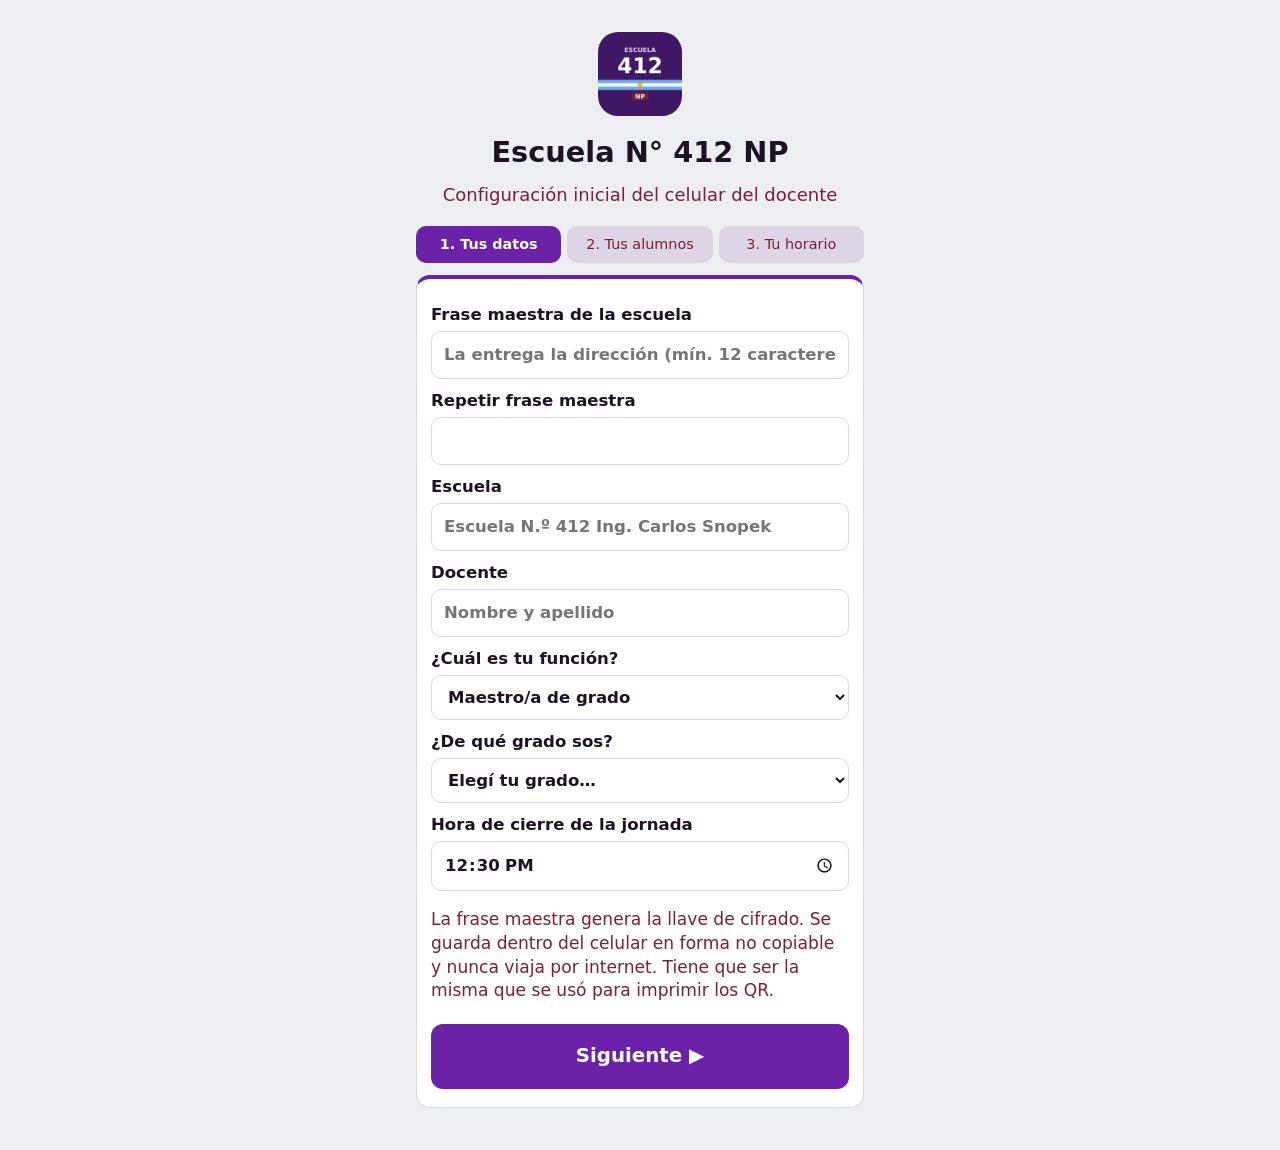
==== commit 079c20fb: "Colores de la escuela (uniforme y bandera), letra chica más grande en bordó y nuevo nombre: Escuela " ====
--- a/index.html
+++ b/index.html
@@ -3,9 +3,9 @@
 <head>
 <meta charset="utf-8">
 <meta name="viewport" content="width=device-width, initial-scale=1, viewport-fit=cover">
-<title>Pasillo Seguro</title>
+<title>Escuela N° 412 NP</title>
 <meta name="description" content="Registro de salidas del aula, protocolos y reporte diario para docentes.">
-<meta name="theme-color" content="#0f1f3d">
+<meta name="theme-color" content="#3f1764">
 <link rel="manifest" href="manifest.webmanifest">
 <link rel="icon" href="icons/icon-192.png">
 <link rel="apple-touch-icon" href="icons/icon-192.png">
@@ -17,7 +17,7 @@
 <section id="pantalla-setup" class="pantalla" hidden>
   <div class="centro">
     <img src="icons/icon-192.png" alt="" class="logo">
-    <h1>Pasillo Seguro</h1>
+    <h1>Escuela N° 412 NP</h1>
     <p class="sub">Configuración inicial del celular del docente</p>
     <ol class="pasos-setup" id="pasos-setup"><li class="on">1. Tus datos</li><li>2. Tus alumnos</li><li>3. Tu horario</li></ol>
     <form id="form-setup" class="tarjeta">
@@ -63,6 +63,7 @@
     <h1>App bloqueada</h1>
     <p class="sub" id="bloq-escuela"></p>
     <button class="btn primario grande" id="btn-desbloquear">📷 Escanear QR de la escuela</button>
+    <button type="button" class="btn secundario" id="btn-cal-bloq">📅 Calendario</button>
     <div id="bloq-horario" class="bloq-horario"></div>
     <p class="ayuda">Se habilita sólo al escanear el QR institucional al llegar a la escuela. Se bloquea sola al cierre de la jornada o al retirarte.</p>
     <button class="btn peligro grande" id="btn-emergencia-bloq">🚨 Emergencia / simulacro</button>
@@ -76,7 +77,7 @@
 <section id="pantalla-app" class="pantalla" hidden>
   <header class="barra">
     <div>
-      <strong id="hdr-titulo">Pasillo Seguro</strong>
+      <strong id="hdr-titulo">Escuela N° 412 NP</strong>
       <small id="hdr-sesion"></small>
     </div>
     <div class="hdr-acc">
@@ -87,14 +88,38 @@
   </header>
   <div id="aviso-banner" class="aviso-banner" role="alert" hidden></div>
 
-  <!-- PASILLO -->
+  <!-- INICIO (horario) y PANTALLA DEL GRADO -->
   <main id="tab-pasillo" class="tab">
+  <div id="vista-inicio">
     <div class="hoy">
-      <div class="hoy-fila"><span id="hoy-fecha" class="hoy-fecha"></span><span id="hoy-reloj" class="hoy-reloj"></span></div>
+      <div class="hoy-fila"><button type="button" id="hoy-fecha" class="hoy-fecha" aria-label="Abrir calendario"></button><span id="hoy-reloj" class="hoy-reloj"></span></div>
       <div id="hoy-clase" class="hoy-clase" hidden></div>
       <div class="chips" id="chips-turno" role="group" aria-label="Turno"></div>
       <div class="chips" id="chips-grado" role="group" aria-label="Grado"></div>
     </div>
+    <h2 id="h-fuera">Fuera del aula <span id="cont-fuera" class="pill">0</span></h2>
+    <div id="lista-fuera" class="lista"></div>
+
+  </div>
+  <div id="vista-grado" hidden>
+    <div class="vg-cab"><button type="button" class="btn chico secundario" id="vg-volver">◀ Horario</button><div class="vg-tit"><b id="vg-titulo"></b><small id="vg-sub"></small></div></div>
+    <div class="seg seg3" id="vg-seg"><button type="button" data-panel="alumnos" class="on">👦 Alumnos</button><button type="button" data-panel="evac">🚪 Evacuación</button><button type="button" data-panel="sect">🛡 Sectores</button></div>
+    <div id="vg-alumnos">
+    <h2>Asistencia <span id="alumnos-grado" class="alumnos-grado"></span> <span id="cont-alumnos" class="pill">0</span></h2>
+    <div class="asis-barra">
+      <span id="asis-resumen"></span>
+      <span class="fila wrap">
+        <button type="button" class="btn chico secundario" id="btn-todos-presentes">✔ Todos presentes</button>
+        <button type="button" class="btn chico secundario" id="btn-alta">➕ Alumno nuevo</button>
+      </span>
+    </div>
+    <div class="fila">
+      <input id="buscar-alumno" type="search" placeholder="Buscar alumno…">
+      <select id="destino-manual" aria-label="Destino al salir" hidden></select>
+    </div>
+    <div id="lista-alumnos" class="lista compacta"></div>
+
+    <h2 class="sub-dictar">🎤 Anotar por voz o escribiendo</h2>
     <div class="mic-zona">
       <button id="btn-mic" class="mic" aria-label="Dictar">🎤</button>
       <div>
@@ -111,25 +136,26 @@
       <button class="btn secundario" id="btn-deshacer" disabled>↩︎ Deshacer</button>
     </div>
 
-    <h2>Fuera del aula <span id="cont-fuera" class="pill">0</span></h2>
-    <div id="lista-fuera" class="lista"></div>
-
-    <h2>Mis alumnos <span id="cont-alumnos" class="pill">0</span></h2>
-    <div class="asis-barra">
-      <span id="asis-resumen"></span>
-      <span class="fila wrap">
-        <button type="button" class="btn chico secundario" id="btn-todos-presentes">✔ Todos presentes</button>
-        <button type="button" class="btn chico secundario" id="btn-alta">➕ Alumno nuevo</button>
-      </span>
-    </div>
-    <div class="fila">
-      <input id="buscar-alumno" type="search" placeholder="Buscar alumno…">
-      <select id="destino-manual" aria-label="Destino al salir"></select>
-    </div>
-    <div id="lista-alumnos" class="lista compacta"></div>
-
     <details class="plegable"><summary>📋 Movimientos de hoy</summary>
     <div id="registro-dia" class="tabla-scroll"></div></details>
+    </div>
+    <div id="vg-evac" class="vg-mapa" hidden></div>
+    <div id="vg-sect" class="vg-mapa" hidden></div>
+  </div>
+  </main>
+
+  <!-- AJUSTES Y MÁS -->
+  <main id="tab-mas" class="tab" hidden>
+    <h2>⚙️ Ajustes y más</h2>
+    <div class="grilla-mas">
+      <button type="button" data-ir="incidentes">📸<b>Incidentes</b><small>Grafitis y evidencias</small></button>
+      <button type="button" data-ir="informe">📄<b>Informe del día</b><small>Ver y cerrar la jornada</small></button>
+      <button type="button" data-ir="cubro">🔁<b>Hoy cubro un grado</b><small>Cuando falta un docente</small></button>
+      <button type="button" data-ir="calendario">📅<b>Calendario</b><small>Feriados y notas</small></button>
+      <button type="button" data-ir="mapa">🗺️<b>Mapa de la escuela</b><small>Evacuación completa</small></button>
+      <button type="button" data-ir="sectores">🛡<b>Cuidado de sectores</b><small>Todos los sectores</small></button>
+      <button type="button" data-ir="config" class="ancho">🔧<b>Configuración</b><small>Alumnos, horario, letra, plano (pide la frase)</small></button>
+    </div>
   </main>
 
   <!-- PROTOCOLOS -->
@@ -149,6 +175,7 @@
 
   <!-- INCIDENTES / GRAFITI -->
   <main id="tab-incidentes" class="tab" hidden>
+    <button type="button" class="btn chico secundario volver-mas" data-volver-mas>◀ Ajustes</button>
     <div id="evid-zona"></div>
     <details class="plegable boton"><summary>🧱 Registrar grafiti o escrito</summary>
     <div class="tarjeta">
@@ -187,6 +214,7 @@
 
   <!-- INFORME -->
   <main id="tab-informe" class="tab" hidden>
+    <button type="button" class="btn chico secundario volver-mas" data-volver-mas>◀ Ajustes</button>
     <h2>Informe del día</h2>
     <div id="inf-resumen" class="tarjeta"></div>
     <button class="btn secundario" id="btn-inf-preview">👁 Vista previa del PDF</button>
@@ -200,6 +228,7 @@
 
   <!-- AJUSTES -->
   <main id="tab-ajustes" class="tab" hidden>
+    <button type="button" class="btn chico secundario volver-mas" data-volver-mas>◀ Ajustes</button>
     <div class="tarjeta aj-letra">
       <p class="paso-n">🔠 Tamaño de la letra</p>
       <div class="chips" id="aj-letra"><button type="button" data-letra="normal">A Normal</button><button type="button" data-letra="grande">A Grande</button><button type="button" data-letra="muy-grande">A Muy grande</button></div>
@@ -247,11 +276,9 @@
   </main>
 
   <nav class="nav" id="nav">
-    <button data-tab="pasillo" class="activo">🚶<span>Pasillo</span></button>
+    <button data-tab="pasillo" class="activo">🏠<span>Inicio</span></button>
     <button data-tab="protocolos">📘<span>Protocolos</span></button>
-    <button data-tab="incidentes">📸<span>Incidentes</span></button>
-    <button data-tab="informe">📄<span>Informe</span></button>
-    <button data-tab="ajustes">⚙️<span>Ajustes</span></button>
+    <button data-tab="mas">⚙️<span>Ajustes</span></button>
   </nav>
 </section>
 
--- a/styles.css
+++ b/styles.css
@@ -1,11 +1,12 @@
 :root{
-  --azul:#0f1f3d; --azul2:#2563eb; --fondo:#f3f5f9; --carta:#fff; --texto:#111827; --suave:#6b7280;
-  --borde:#e5e7eb; --rojo:#dc2626; --naranja:#ea580c; --verde:#16a34a; --amar:#fef3c7;
+  /* Colores de la escuela: uniforme (morado, gris, blanco, bordó) y bandera (celeste, blanco, sol) */
+  --azul:#3f1764; --azul2:#6b21a8; --fondo:#eceef2; --carta:#fff; --texto:#1c1222; --suave:#7a1f35;
+  --borde:#ddd5e4; --bordo:#7a1f35; --celeste:#6cace4; --sol:#f6b40e; --gris:#6b7280; --rojo:#dc2626; --naranja:#ea580c; --verde:#16a34a; --amar:#fef3c7;
 }
 @media (prefers-color-scheme: dark){
-  :root:not([data-theme="light"]){ --fondo:#0b1220; --carta:#111a2e; --texto:#e5e7eb; --suave:#9ca3af; --borde:#1f2a44; --amar:#3a2f0b; color-scheme:dark }
+  :root:not([data-theme="light"]){ --azul:#2a0f45; --azul2:#9b5de5; --fondo:#16121c; --carta:#221b2b; --texto:#efe9f3; --suave:#f0a3b4; --bordo:#f0a3b4; --borde:#3a3045; --amar:#3a2f0b; color-scheme:dark }
 }
-:root[data-theme="dark"]{ --fondo:#0b1220; --carta:#111a2e; --texto:#e5e7eb; --suave:#9ca3af; --borde:#1f2a44; --amar:#3a2f0b; color-scheme:dark }
+:root[data-theme="dark"]{ --azul:#2a0f45; --azul2:#9b5de5; --fondo:#16121c; --carta:#221b2b; --texto:#efe9f3; --suave:#f0a3b4; --bordo:#f0a3b4; --borde:#3a3045; --amar:#3a2f0b; color-scheme:dark }
 *{box-sizing:border-box}
 html{font-size:var(--letra,18px)}
 html,body{margin:0;background:var(--fondo);color:var(--texto);font-family:system-ui,-apple-system,"Segoe UI",Roboto,sans-serif;line-height:1.45}
@@ -105,10 +106,10 @@
 .ed-relato summary{font-weight:600;cursor:pointer}
 .papel{background:#fff;color:#111;border-radius:6px;box-shadow:0 2px 14px #0003;padding:22px 18px;margin:12px 0;font-family:Georgia,"Times New Roman",serif}
 .papel .ayuda{font-family:system-ui,sans-serif}
-.pp-enc{display:flex;flex-direction:column;align-items:center;text-align:center;border-bottom:2px solid #0f1f3d;padding-bottom:8px;margin-bottom:10px;font-size:.9rem}
+.pp-enc{display:flex;flex-direction:column;align-items:center;text-align:center;border-bottom:2px solid var(--azul);padding-bottom:8px;margin-bottom:10px;font-size:.9rem}
 .pp-enc strong{font-size:1.05rem}
 .papel input,.papel textarea{background:transparent;color:#111;border:1px dashed transparent;border-radius:6px;padding:4px 6px;font:inherit;margin:0;resize:none;overflow:hidden}
-.papel input:focus,.papel textarea:focus{border-color:#2563eb;background:#f5f8ff;outline:none}
+.papel input:focus,.papel textarea:focus{border-color:var(--azul2);background:#f5f8ff;outline:none}
 .pp-titulo{font-weight:700;font-size:1.08rem}
 .pp-de{font-size:.88rem;color:#444;margin:4px 6px 10px}
 .pp-h{font-weight:700;font-size:.95rem}
@@ -152,7 +153,7 @@
 .fuera.rojo{border-left-color:var(--rojo);background:color-mix(in srgb,var(--rojo) 12%,var(--carta))}
 .fuera.rojo .luz{background:var(--rojo);box-shadow:0 0 0 3px #dc262640;animation:parpadeo 1s infinite}
 .fuera.acomp{border-left-color:var(--azul2)}
-.fuera.acomp .luz{background:var(--azul2);box-shadow:0 0 0 3px #2563eb33}
+.fuera.acomp .luz{background:var(--azul2);box-shadow:0 0 0 3px color-mix(in srgb,var(--azul2) 20%,transparent)}
 .fuera.retiro{border-left-color:var(--suave);opacity:.8}
 .fuera.retiro .luz{background:var(--suave);box-shadow:none}
 @keyframes parpadeo{50%{opacity:.35}}
@@ -239,7 +240,7 @@
 .emerg-asig{margin:10px 0;border:3px solid #b91c1c;border-radius:12px;padding:10px;display:flex;flex-direction:column;gap:4px}
 .emerg-tabs{display:flex;gap:6px;margin:8px 0}
 .emerg-tabs button{flex:1;border:1px solid var(--borde);background:var(--carta);color:var(--texto);border-radius:10px;padding:10px 4px;font:inherit;font-weight:700;cursor:pointer}
-.emerg-tabs button.on{background:#0f1f3d;color:#fff}
+.emerg-tabs button.on{background:var(--azul);color:#fff}
 .emerg-cuerpo ol{padding-left:20px}.emerg-cuerpo li{margin:6px 0}
 .tels{display:grid;grid-template-columns:repeat(auto-fill,minmax(140px,1fr));gap:8px;margin:10px 0}
 .tel{display:flex;flex-direction:column;background:#dc2626;color:#fff;border-radius:12px;padding:10px;text-decoration:none}
@@ -361,3 +362,114 @@
 details.plegable>summary::-webkit-details-marker{display:none}
 #setup-paso2 .archivo,#setup-paso3 .archivo{display:flex;flex-direction:column;align-items:center;justify-content:center;text-align:center;gap:2px}
 #setup-paso2 .archivo br,#setup-paso3 .archivo br{display:none}
+
+/* Lista debajo del horario */
+.alumnos-grado{color:var(--azul2)}
+.alumno .al-dest{display:block;font-size:.8rem;color:var(--suave)}
+.alumno.al-fuera{border-left:6px solid var(--verde);padding-left:8px;border-radius:8px;background:color-mix(in srgb,var(--verde) 10%,var(--carta))}
+.alumno.al-fuera.amarillo{border-left-color:#eab308;background:color-mix(in srgb,#eab308 16%,var(--carta))}
+.alumno.al-fuera.rojo{border-left-color:var(--rojo);background:color-mix(in srgb,var(--rojo) 14%,var(--carta))}
+.alumno.al-fuera.acomp{border-left-color:var(--azul2);background:color-mix(in srgb,var(--azul2) 8%,var(--carta))}
+.alumno .crono{display:inline;font-size:.85rem;font-weight:700;color:var(--texto)}
+.grilla-dest{display:grid;grid-template-columns:1fr 1fr;gap:6px;margin-bottom:6px}
+.grilla-dest .btn{min-height:52px;font-size:.95rem}
+.sub-dictar{font-size:1rem;margin-top:18px}
+
+/* Salida en grupo */
+.seg{display:grid;grid-template-columns:1fr 1fr;gap:6px;margin:6px 0 10px}
+.seg button{font:inherit;font-weight:700;padding:14px 8px;border-radius:12px;border:2px solid var(--borde);background:var(--carta);color:var(--texto);cursor:pointer}
+.seg button.on{border-color:var(--azul2);background:var(--azul2);color:#fff}
+.grilla-comp{display:grid;grid-template-columns:1fr 1fr;gap:6px;max-height:40vh;overflow:auto}
+.grilla-comp button{font:inherit;font-size:.9rem;padding:10px 6px;border-radius:10px;border:1px solid var(--borde);background:var(--fondo);color:var(--texto);cursor:pointer;text-align:left}
+.grilla-comp button.on{background:color-mix(in srgb,var(--verde) 22%,var(--carta));border-color:var(--verde);font-weight:700}
+.grilla-comp button.on::before{content:'✔ '}
+.sd-cuenta{font-weight:700;color:var(--verde);margin:8px 0 0;min-height:1em}
+
+/* Cuidado de sectores */
+.sec-lista{display:grid;grid-template-columns:1fr 1fr;gap:6px;margin-bottom:8px}
+.sec-btn{display:flex;align-items:center;gap:8px;text-align:left;font:inherit;font-size:.88rem;font-weight:600;padding:10px;border-radius:10px;border:2px solid var(--borde);background:var(--carta);color:var(--texto);cursor:pointer}
+.sec-btn i{flex:0 0 16px;height:16px;border-radius:4px;background:var(--c)}
+.sec-btn.on{border-color:var(--c);background:color-mix(in srgb,var(--c) 18%,var(--carta))}
+.pin.sec span{background:var(--c);border-top-color:var(--c);font-size:13px}
+button.sector-chip{font:inherit;font-size:.82rem;color:var(--texto);border:0;border-left:4px solid var(--c);cursor:pointer;text-align:left}
+
+.m-sector.elegido rect:nth-of-type(2){animation:sec-brillo 1.2s ease-in-out infinite}
+@keyframes sec-brillo{0%,100%{stroke-opacity:1;fill-opacity:.85}50%{stroke-opacity:.35;fill-opacity:.55}}
+@media (prefers-reduced-motion: reduce){.m-sector.elegido rect{animation:none}}
+
+/* Calendario */
+button.hoy-fecha{font:inherit;font-weight:700;background:none;border:0;padding:0;color:var(--texto);cursor:pointer;text-align:left}
+button.hoy-fecha::after{content:' 📅';font-size:.9em}
+.cal-nav{display:flex;align-items:center;justify-content:space-between;gap:8px;margin-bottom:8px}
+.cal-nav b{font-size:1.15rem}
+.cal-grilla{display:grid;grid-template-columns:repeat(7,1fr);gap:4px;text-align:center}
+.cal-cab{font-size:.75rem;font-weight:700;color:var(--suave);padding:2px 0}
+.cal-dia{font:inherit;font-weight:600;aspect-ratio:1;border-radius:10px;border:1px solid var(--borde);background:var(--carta);color:var(--texto);cursor:pointer;position:relative;padding:0}
+.cal-dia.finde{background:var(--fondo);color:var(--suave)}
+.cal-dia.feriado{background:color-mix(in srgb,var(--rojo) 18%,var(--carta));color:var(--rojo);border-color:var(--rojo)}
+.cal-dia.nolab{background:color-mix(in srgb,#eab308 20%,var(--carta));border-color:#ca8a04}
+.cal-dia.hoy{background:var(--azul2);color:#fff;border-color:var(--azul2);font-weight:800}
+.cal-dia.sel{outline:3px solid var(--texto);outline-offset:1px}
+.cal-dia.nota::after{content:'';position:absolute;bottom:4px;left:50%;margin-left:-3px;width:6px;height:6px;border-radius:50%;background:var(--verde)}
+.cal-ref{font-size:.75rem;color:var(--suave);display:flex;flex-wrap:wrap;gap:4px 10px;align-items:center;margin:8px 0}
+.cal-ref i{display:inline-block;width:12px;height:12px;border-radius:3px;margin-right:3px;vertical-align:-1px}
+.cal-ref .r-hoy{background:var(--azul2)}.cal-ref .r-fer{background:var(--rojo)}.cal-ref .r-nl{background:#eab308}.cal-ref .r-nota{background:var(--verde);border-radius:50%}
+.cal-detalle{border-top:1px solid var(--borde);padding-top:8px;margin-top:4px}
+.cal-detalle h4{margin:0 0 6px}
+.cal-fer{background:color-mix(in srgb,var(--rojo) 12%,var(--carta));color:var(--texto);border-left:5px solid var(--rojo);border-radius:8px;padding:8px 10px;font-weight:700;margin:6px 0}
+.cal-nota{background:color-mix(in srgb,var(--verde) 12%,var(--carta));border-left:5px solid var(--verde);border-radius:8px;padding:6px 10px;margin:6px 0;display:flex;align-items:center;justify-content:space-between;gap:6px}
+.cal-clases{display:flex;flex-wrap:wrap;gap:6px}
+.cal-clases span{background:hsl(var(--gh) 80% var(--gl,90%));color:#111;border-radius:8px;padding:4px 8px;font-size:.88rem;font-weight:600}
+#btn-cal-bloq{margin-top:10px}
+
+/* Recreo: cuidá tu sector */
+.fr-sector{display:block;margin-top:6px;background:#fff;color:#b91c1c;border-radius:10px;padding:6px 10px;font-size:.85rem;font-weight:700;line-height:1.25;text-align:left}
+.fr-sector b{font-size:1.15rem;font-weight:900}
+.sector-chip.rec{background:#dc2626!important;color:#fff!important;font-weight:700;animation:latido 1.1s ease-in-out infinite}
+.alerta-rec{animation:rec-parpadeo 1s ease-in-out infinite}
+@keyframes rec-parpadeo{0%,100%{opacity:1}50%{opacity:.55}}
+.pin.sec.rec span{font-size:15px;animation:latido 1.1s ease-in-out infinite}
+@media (prefers-reduced-motion: reduce){.alerta-rec,.sector-chip.rec,.pin.sec.rec span{animation:none}}
+.ley-mio.rec{background:#dc2626;color:#fff}
+.ley-mio.rec b{font-size:1.1rem}
+
+/* Pantalla del grado y Ajustes y más */
+.vg-cab{display:flex;align-items:center;gap:10px;margin:8px 0}
+.vg-tit{display:flex;flex-direction:column}
+.vg-tit b{font-size:1.6rem;line-height:1.1}
+.vg-tit small{color:var(--suave)}
+.seg.seg3{grid-template-columns:1fr 1fr 1fr}
+.seg.seg3 button{padding:12px 4px;font-size:.95rem}
+.vg-mapa .m-wrap{height:62vh}
+.abrir-grado{margin-top:10px;width:100%}
+.grilla-mas{display:grid;grid-template-columns:1fr 1fr;gap:10px}
+.grilla-mas button{display:flex;flex-direction:column;align-items:center;justify-content:center;gap:4px;min-height:120px;padding:12px 8px;font:inherit;font-size:1.8rem;background:var(--carta);border:1px solid var(--borde);border-radius:16px;color:var(--texto);cursor:pointer;text-align:center}
+.grilla-mas b{font-size:1rem}
+.grilla-mas small{font-size:.75rem;color:var(--suave);font-weight:400}
+.grilla-mas .ancho{grid-column:1 / -1;min-height:90px}
+.volver-mas{margin:8px 0}
+
+/* ===== Formato de la escuela ===== */
+.barra{border-bottom:0}
+.barra::after{content:'';position:absolute;left:0;right:0;bottom:-6px;height:6px;background:linear-gradient(90deg,var(--celeste) 0 33.3%,#fff 33.3% 66.6%,var(--celeste) 66.6%)}
+.barra::before{content:'';position:absolute;left:50%;bottom:-9px;margin-left:-6px;width:12px;height:12px;border-radius:50%;background:var(--sol);z-index:1;box-shadow:0 0 0 2px #fff}
+.nav{border-top:3px solid var(--bordo)}
+.nav button.activo{color:var(--azul2);font-weight:700}
+h2{color:var(--azul2)}
+.tarjeta{border-top:4px solid var(--azul2)}
+.btn.secundario{border:1px solid color-mix(in srgb,var(--azul2) 35%,var(--borde))}
+.marca-escuela{display:inline-block;background:var(--bordo);color:#fff;border-radius:999px;padding:2px 10px;font-size:.8rem;font-weight:700;letter-spacing:.02em}
+/* Letra chica: más grande y en bordó */
+.ayuda{font-size:.95rem;color:var(--bordo);line-height:1.4}
+.sub{color:var(--bordo);font-size:1rem}
+small{font-size:.92em}
+.vacio{color:var(--bordo)}
+.hoy-tit small,.vg-tit small,.alumno .al-dest,.al-nom small{color:var(--bordo);font-size:.9rem}
+.franja .fr-nom small{font-size:.9rem}
+.franja.futura .fr-nom small,.franja.pasada .fr-nom small{color:var(--bordo)}
+.grilla-mas small{font-size:.85rem;color:var(--bordo)}
+.cal-ref{font-size:.85rem;color:var(--bordo)}
+.nav button{color:var(--gris)}
+.nav button span{font-size:.8rem}
+.estado-paso,.sd-cuenta{color:var(--bordo)}
+.paso-n small{color:var(--bordo)}
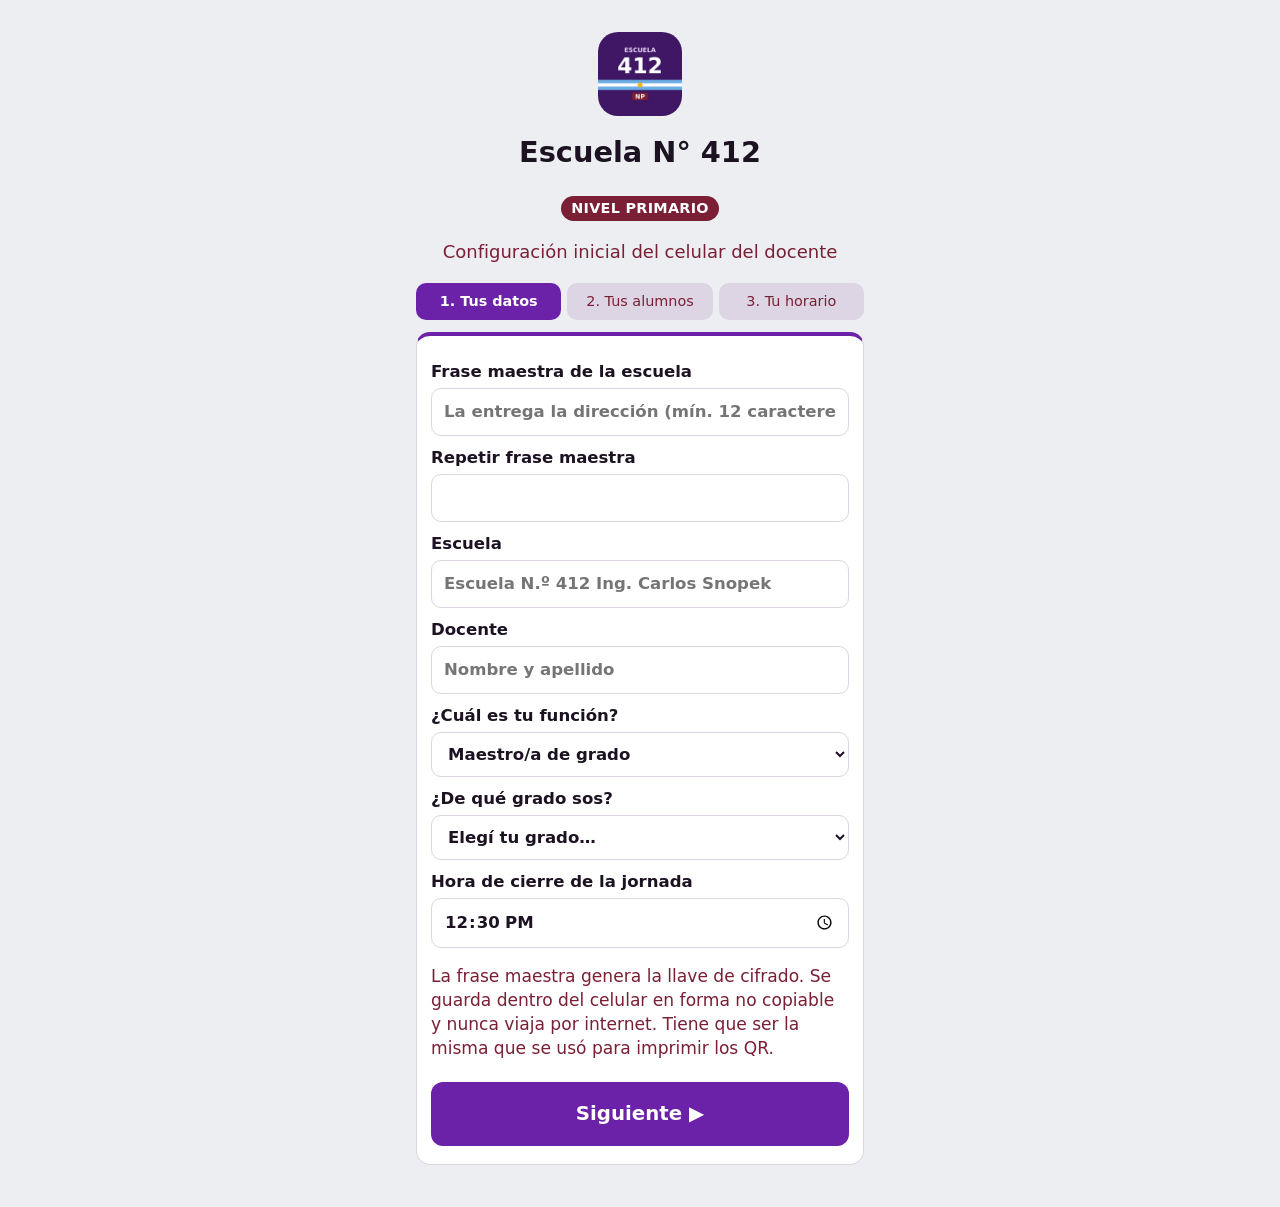
==== commit 0e564e87: "Nombre completo: Escuela N° 412 · Nivel Primario Co-Authored-By: Claude Opus 5.5 <noreply@anthropic." ====
--- a/index.html
+++ b/index.html
@@ -3,7 +3,7 @@
 <head>
 <meta charset="utf-8">
 <meta name="viewport" content="width=device-width, initial-scale=1, viewport-fit=cover">
-<title>Escuela N° 412 NP</title>
+<title>Escuela N° 412 · Nivel Primario</title>
 <meta name="description" content="Registro de salidas del aula, protocolos y reporte diario para docentes.">
 <meta name="theme-color" content="#3f1764">
 <link rel="manifest" href="manifest.webmanifest">
@@ -17,7 +17,8 @@
 <section id="pantalla-setup" class="pantalla" hidden>
   <div class="centro">
     <img src="icons/icon-192.png" alt="" class="logo">
-    <h1>Escuela N° 412 NP</h1>
+    <h1>Escuela N° 412</h1>
+    <p class="marca-escuela">NIVEL PRIMARIO</p>
     <p class="sub">Configuración inicial del celular del docente</p>
     <ol class="pasos-setup" id="pasos-setup"><li class="on">1. Tus datos</li><li>2. Tus alumnos</li><li>3. Tu horario</li></ol>
     <form id="form-setup" class="tarjeta">
